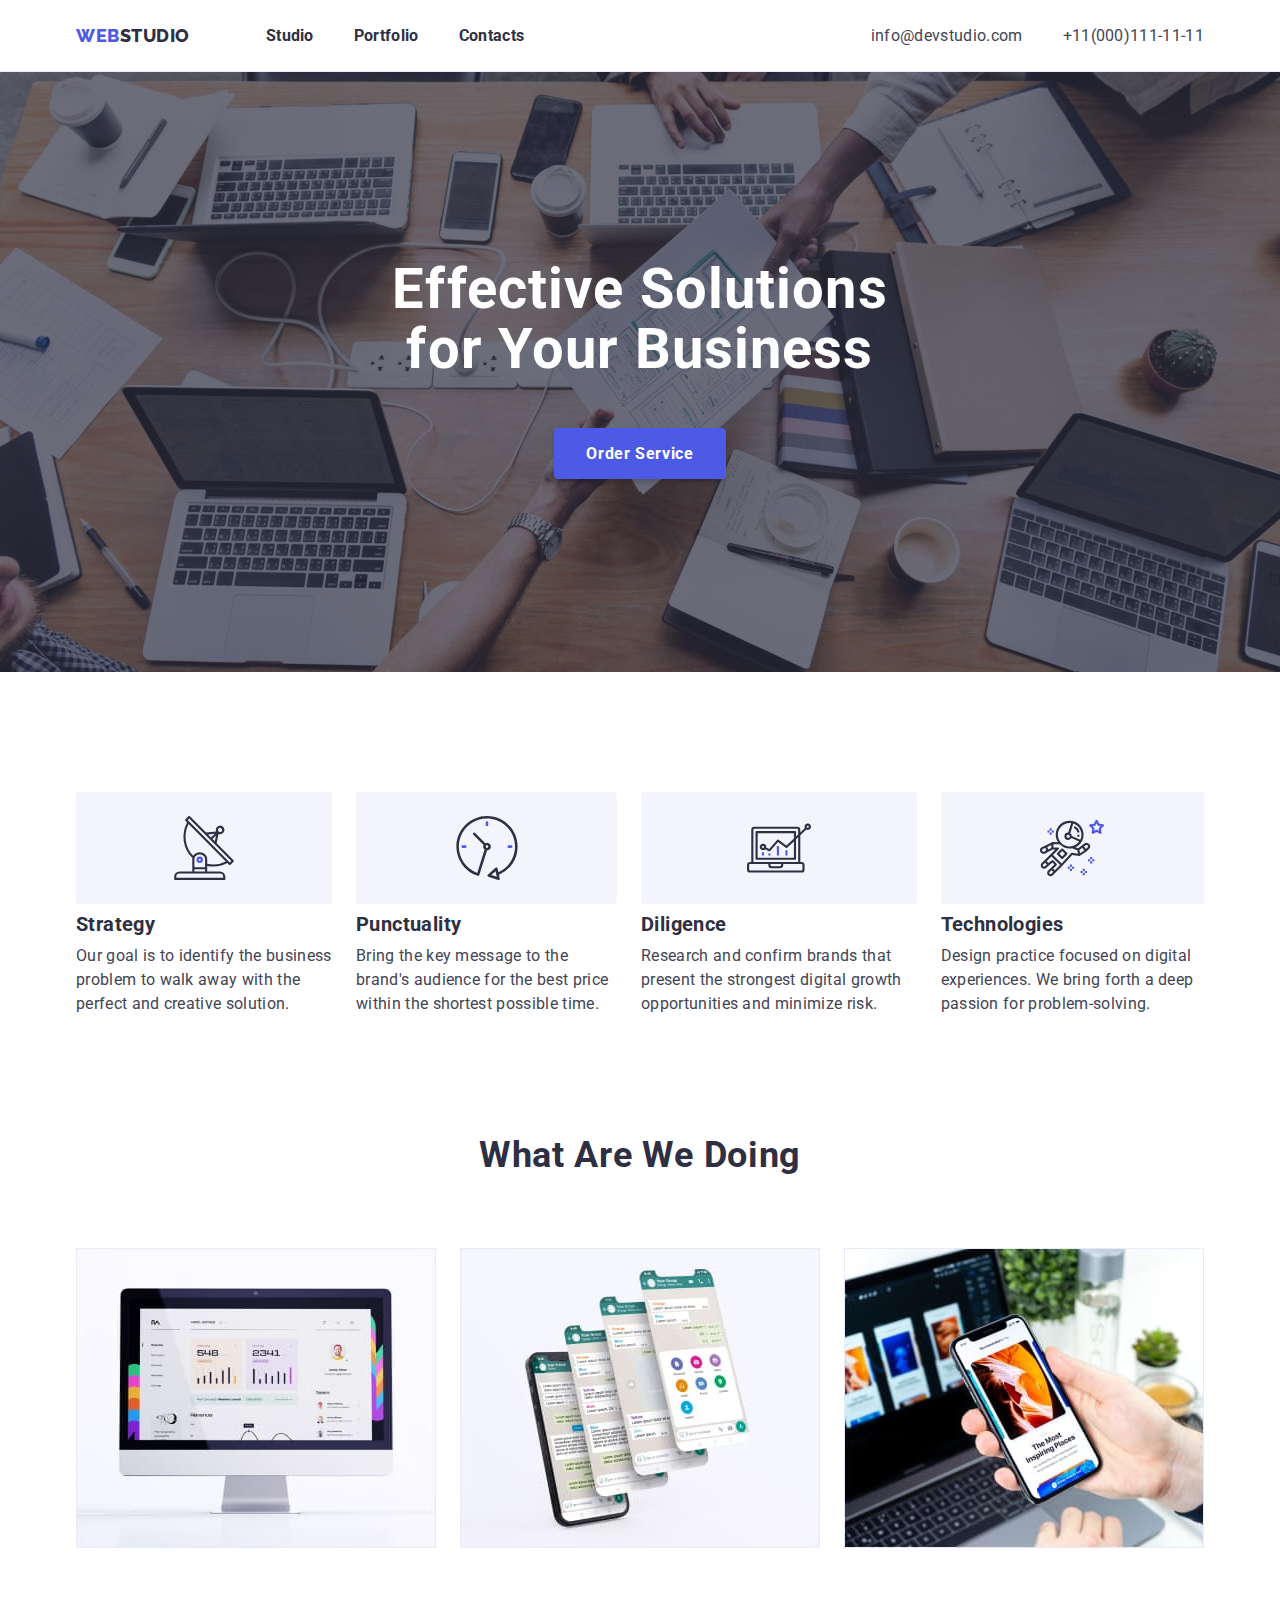
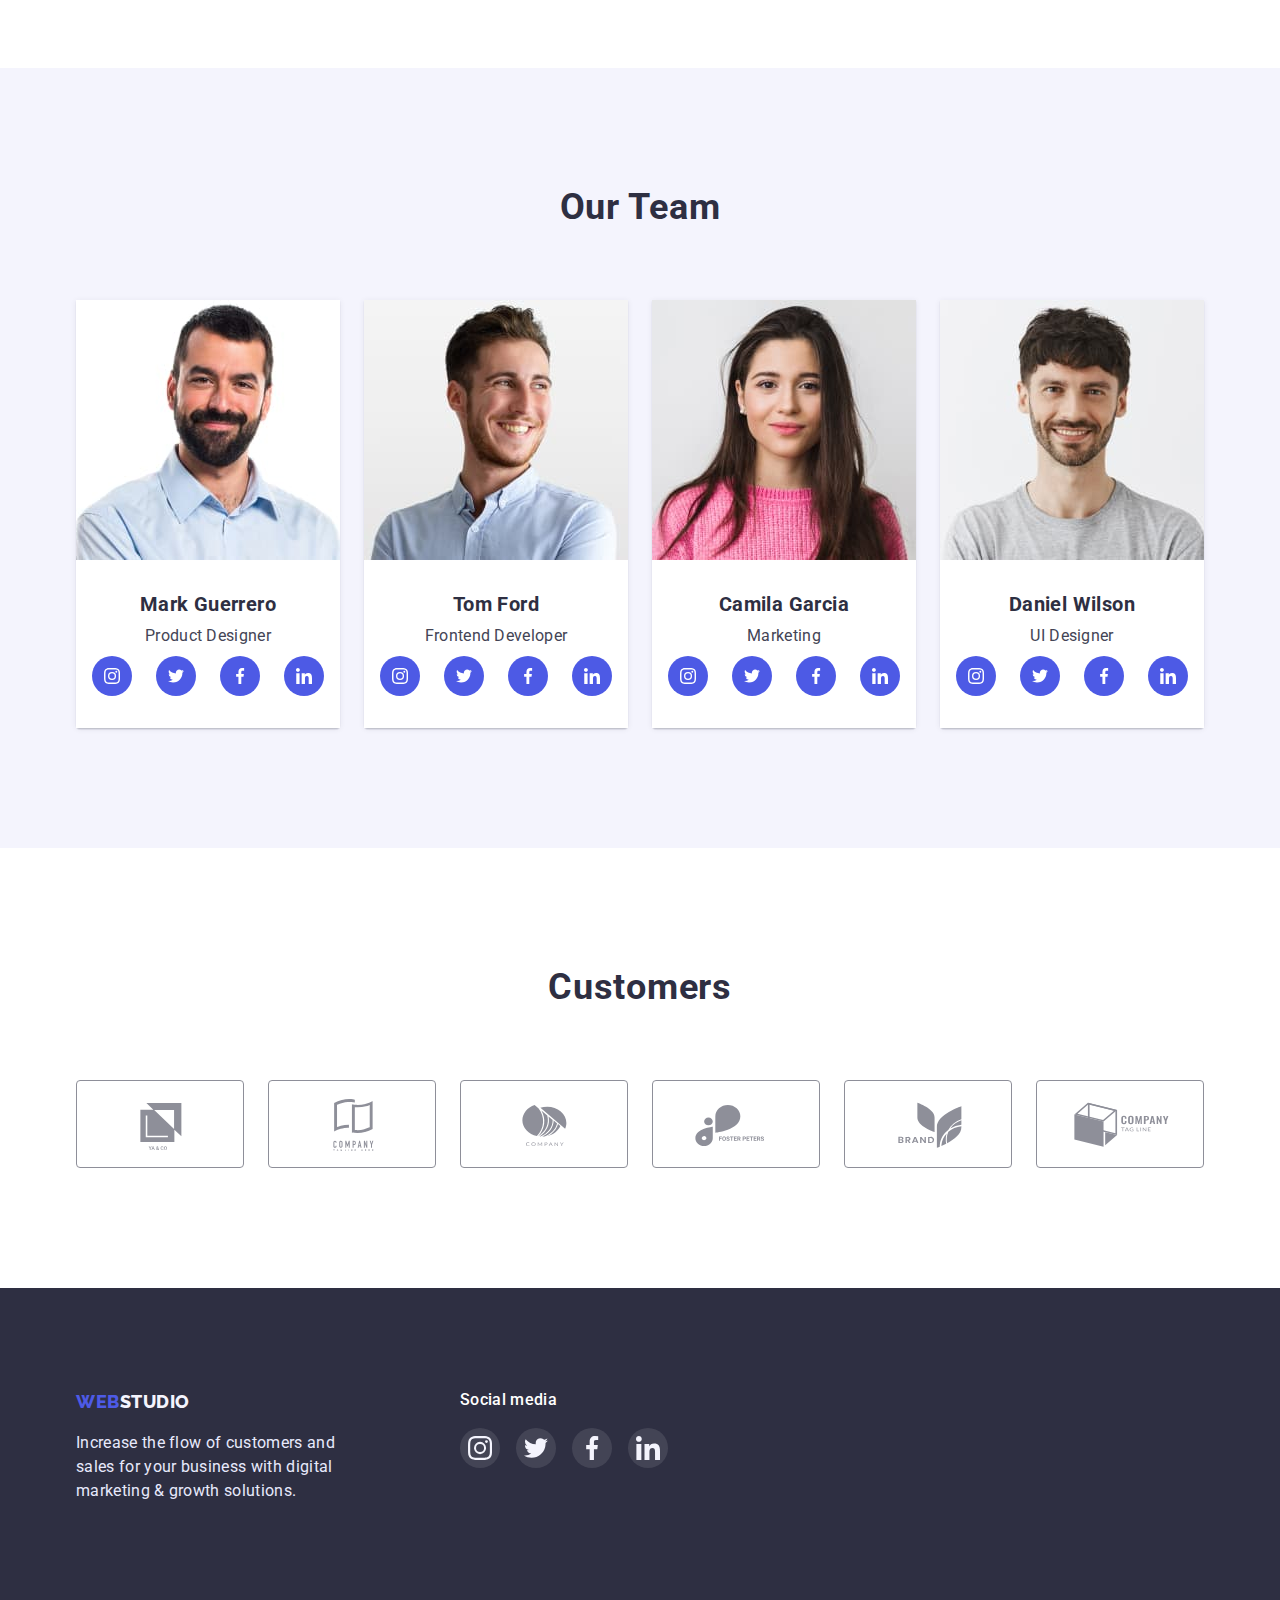
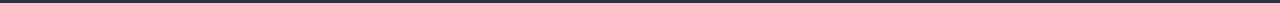
==== index.html @ 1b996298 "Initial commit" ====
<!DOCTYPE html>
<html lang="en">
  <head>
    <meta charset="UTF-8" />
    <meta http-equiv="X-UA-Compatible" content="IE=edge" />
    <meta name="viewport" content="width=device-width, initial-scale=1.0" />
    <title>pagetitle</title>
    <link rel="preconnect" href="https://fonts.googleapis.com" />
    <link rel="preconnect" href="https://fonts.gstatic.com" crossorigin />
    <link
      href="https://fonts.googleapis.com/css2?family=Raleway:wght@700;800&family=Roboto:wght@400;500;700;900&display=swap"
      rel="stylesheet"
    />
    <link
      rel="stylesheet"
      href="https://cdn.jsdelivr.net/npm/modern-normalize@1.1.0/modern-normalize.min.css"
    />
    <link rel="stylesheet" href="./css/styles.css" />
    <style>
      /* ... */
    </style>
  </head>
  <body>
    <!--Шапка сторінки-->
    <header class="page-header">
      <div class="container page-headr-container">
        <!--Навігація на інші сторінки-->
        <nav class="page-nav">
          <!--Логотип текстовий-->
          <a class="logo link logo-header" href="index.html"
            >WEB<span class="logo-textdark">STUDIO</span>
          </a>
          <ul class="list menu">
            <li class="menu-item">
              <a class="link menu-link" href="index.html">Studio</a>
            </li>
            <li class="menu-item">
              <a class="link menu-link" href="./portfolio.html">Portfolio</a>
            </li>
            <li class="menu-item">
              <a class="link menu-link" href="index.html">Contacts</a>
            </li>
          </ul>
        </nav>
        <!--Contacts-->
        <ul class="list contacts">
          <li class="contact-item">
            <a
              class="link section-description contact-link mail"
              href="mailto:info@devstudio.com"
              >info@devstudio.com</a
            >
          </li>
          <li class="contact-item">
            <a
              class="link section-description contact-link phone"
              href="tel:+11(000)111-11-11"
              >+11(000)111-11-11</a
            >
          </li>
        </ul>
      </div>
    </header>

    <!--Sections-->
    <main>
      <!--HERO-->
      <section class="hero">
        <div class="container hero-content-wrapper">
          <h1 class="main-title hero-content-title">
            Effective Solutions for Your Business
          </h1>
          <button class="modal-btn hero-content-modal-btn" type="button">
            Order Service
          </button>
        </div>
      </section>

      <!--About us-->
      <section class="about section">
        <div class="container">
          <h2 class="visually-hidden">About us</h2>
          <ul class="list aboutus">
            <li class="about-item icon-antenna">
              <h3 class="thirdly-title">Strategy</h3>
              <p class="section-description">
                Our goal is to identify the business problem to walk away with
                the perfect and creative solution.
              </p>
            </li>
            <li class="about-item icon-clock">
              <h3 class="thirdly-title">Punctuality</h3>
              <p class="section-description">
                Bring the key message to the brand's audience for the best price
                within the shortest possible time.
              </p>
            </li>
            <li class="about-item icon-diagram">
              <h3 class="thirdly-title">Diligence</h3>
              <p class="section-description">
                Research and confirm brands that present the strongest digital
                growth opportunities and minimize risk.
              </p>
            </li>
            <li class="about-item icon-astronaut">
              <h3 class="thirdly-title">Technologies</h3>
              <p class="section-description">
                Design practice focused on digital experiences. We bring forth a
                deep passion for problem-solving.
              </p>
            </li>
          </ul>
        </div>
      </section>

      <!--Offer-->
      <section class="offer section-offer" id="portfolio">
        <div class="container">
          <h2 class="second-title">What Are We Doing</h2>
          <ul class="list weoffer">
            <li class="offer-item">
              <img
                src="./images/offer/img1.jpg.jpg"
                alt="offer1"
                width="360"
                height="300"
              />
            </li>
            <li class="offer-item">
              <img
                src="./images/offer/img2.jpg.jpg"
                alt="offer2"
                width="360"
                height="300"
              />
            </li>
            <li class="offer-item">
              <img
                src="./images/offer/img3.jpg.jpg"
                alt="offer3"
                width="360"
                height="300"
              />
            </li>
          </ul>
        </div>
      </section>

      <!--Employees-->
      <section class="ourteam section">
        <div class="container">
          <h2 class="second-title">Our Team</h2>
          <ul class="list employees">
            <li class="employees-item">
              <img
                src="./images/employees/mark_guerrero.jpg.jpg"
                alt="mark_guerrero"
                width="264"
                height="260"
              />
              <div class="employees-item-content-wrapper text-align-center">
                <h3 class="thirdly-title">Mark Guerrero</h3>
                <p class="section-description">Product Designer</p>
                <ul class="employees-soc-list list">
                  <li class="employees-soc-item">
                    <a href="" class="employees-soc-link link">
                      <svg class="employees-soc-icon" width="16" height="16">
                        <use href="./images/icons.svg#icon-instagramsvg"></use>
                      </svg>
                    </a>
                  </li>
                  <li class="employees-soc-item">
                    <a href="" class="employees-soc-link link">
                      <svg class="employees-soc-icon" width="16" height="16">
                        <use href="./images/icons.svg#icon-twittersvg"></use>
                      </svg>
                    </a>
                  </li>
                  <li class="employees-soc-item">
                    <a href="" class="employees-soc-link link">
                      <svg class="employees-soc-icon" width="16" height="16">
                        <use href="./images/icons.svg#icon-facebooksvg"></use>
                      </svg>
                    </a>
                  </li>
                  <li class="employees-soc-item">
                    <a href="" class="employees-soc-link link">
                      <svg class="employees-soc-icon" width="16" height="16">
                        <use href="./images/icons.svg#icon-linkedinsvg"></use>
                      </svg>
                    </a>
                  </li>
                </ul>
              </div>
            </li>
            <li class="employees-item">
              <img
                src="./images/employees/tom_ford.jpg.jpg"
                alt="tom_ford"
                width="264"
                height="260"
              />
              <div class="employees-item-content-wrapper text-align-center">
                <h3 class="thirdly-title">Tom Ford</h3>
                <p class="section-description">Frontend Developer</p>
                <ul class="employees-soc-list list">
                  <li class="employees-soc-item">
                    <a href="" class="employees-soc-link link">
                      <svg class="employees-soc-icon" width="16" height="16">
                        <use href="./images/icons.svg#icon-instagramsvg"></use>
                      </svg>
                    </a>
                  </li>
                  <li class="employees-soc-item">
                    <a href="" class="employees-soc-link link">
                      <svg class="employees-soc-icon" width="16" height="16">
                        <use href="./images/icons.svg#icon-twittersvg"></use>
                      </svg>
                    </a>
                  </li>
                  <li class="employees-soc-item">
                    <a href="" class="employees-soc-link link">
                      <svg class="employees-soc-icon" width="16" height="16">
                        <use href="./images/icons.svg#icon-facebooksvg"></use>
                      </svg>
                    </a>
                  </li>
                  <li class="employees-soc-item">
                    <a href="" class="employees-soc-link link">
                      <svg class="employees-soc-icon" width="16" height="16">
                        <use href="./images/icons.svg#icon-linkedinsvg"></use>
                      </svg>
                    </a>
                  </li>
                </ul>
              </div>
            </li>
            <li class="employees-item">
              <img
                src="./images/employees/camila_garcia.jpg.jpg"
                alt="camila_garcia"
                width="264"
                height="260"
              />
              <div class="employees-item-content-wrapper text-align-center">
                <h3 class="thirdly-title">Camila Garcia</h3>
                <p class="section-description">Marketing</p>
                <ul class="employees-soc-list list">
                  <li class="employees-soc-item">
                    <a href="" class="employees-soc-link link">
                      <svg class="employees-soc-icon" width="16" height="16">
                        <use href="./images/icons.svg#icon-instagramsvg"></use>
                      </svg>
                    </a>
                  </li>
                  <li class="employees-soc-item">
                    <a href="" class="employees-soc-link link">
                      <svg class="employees-soc-icon" width="16" height="16">
                        <use href="./images/icons.svg#icon-twittersvg"></use>
                      </svg>
                    </a>
                  </li>
                  <li class="employees-soc-item">
                    <a href="" class="employees-soc-link link">
                      <svg class="employees-soc-icon" width="16" height="16">
                        <use href="./images/icons.svg#icon-facebooksvg"></use>
                      </svg>
                    </a>
                  </li>
                  <li class="employees-soc-item">
                    <a href="" class="employees-soc-link link">
                      <svg class="employees-soc-icon" width="16" height="16">
                        <use href="./images/icons.svg#icon-linkedinsvg"></use>
                      </svg>
                    </a>
                  </li>
                </ul>
              </div>
            </li>
            <li class="employees-item">
              <img
                src="./images/employees/daniel_wilson.jpg.jpg"
                alt="daniel_wilson"
                width="264"
                height="260"
              />
              <div class="employees-item-content-wrapper text-align-center">
                <h3 class="thirdly-title">Daniel Wilson</h3>
                <p class="section-description">UI Designer</p>
                <ul class="employees-soc-list list">
                  <li class="employees-soc-item">
                    <a href="" class="employees-soc-link link">
                      <svg class="employees-soc-icon" width="16" height="16">
                        <use href="./images/icons.svg#icon-instagramsvg"></use>
                      </svg>
                    </a>
                  </li>
                  <li class="employees-soc-item">
                    <a href="" class="employees-soc-link link">
                      <svg class="employees-soc-icon" width="16" height="16">
                        <use href="./images/icons.svg#icon-twittersvg"></use>
                      </svg>
                    </a>
                  </li>
                  <li class="employees-soc-item">
                    <a href="" class="employees-soc-link link">
                      <svg class="employees-soc-icon" width="16" height="16">
                        <use href="./images/icons.svg#icon-facebooksvg"></use>
                      </svg>
                    </a>
                  </li>
                  <li class="employees-soc-item">
                    <a href="" class="employees-soc-link link">
                      <svg class="employees-soc-icon" width="16" height="16">
                        <use href="./images/icons.svg#icon-linkedinsvg"></use>
                      </svg>
                    </a>
                  </li>
                </ul>
              </div>
            </li>
          </ul>
        </div>
      </section>

      <!--Customers-->
      <section class="customers section">
        <div class="container">
          <h2 class="second-title">Customers</h2>
          <ul class="list customers-list">
            <li class="customer-item">
              <a href="" class="link customer-link">
                <svg class="customer-icon" width="104" height="56">
                  <use href="./images/icons.svg#icon-logo-ya-co"></use>
                </svg>
              </a>
            </li>
            <li class="customer-item">
              <a href="" class="link customer-link">
                <svg class="customer-icon" width="104" height="56">
                  <use href="./images/icons.svg#icon-logo-tagline-here"></use>
                </svg>
              </a>
            </li>
            <li class="customer-item">
              <a href="" class="link customer-link">
                <svg class="customer-icon" width="104" height="56">
                  <use href="./images/icons.svg#icon-logo-company"></use>
                </svg>
              </a>
            </li>
            <li class="customer-item">
              <a href="" class="link customer-link">
                <svg class="customer-icon" width="104" height="56">
                  <use href="./images/icons.svg#icon-logo-foster-peters"></use>
                </svg>
              </a>
            </li>
            <li class="customer-item">
              <a href="" class="link customer-link">
                <svg class="customer-icon" width="104" height="56">
                  <use href="./images/icons.svg#icon-logo-brand"></use>
                </svg>
              </a>
            </li>
            <li class="customer-item">
              <a href="" class="link customer-link">
                <svg class="customer-icon" width="104" height="56">
                  <use href="./images/icons.svg#icon-logo-tag-line"></use>
                </svg>
              </a>
            </li>
          </ul>
        </div>
      </section>
    </main>

    <!--Footer-->
    <footer class="footer">
      <div class="container footer-content-wrapper">
        <div class="footer-content">
          <a class="logo link" href="index.html"
            >WEB<span class="logo-textlight">STUDIO</span></a
          >
          <p class="footer-description">
            Increase the flow of customers and sales for your business with
            digital marketing & growth solutions.
          </p>
        </div>

        <div class="list footer-soc-content">
          <p class="footer-soc-text">Social media</p>
          <ul class="footer-soc-list list">
            <li class="footer-soc-item">
              <a href="" class="footer-soc-link link">
                <svg class="footer-soc-icon" width="24" height="24">
                  <use href="./images/icons.svg#icon-instagramsvg"></use>
                </svg>
              </a>
            </li>
            <li class="footer-soc-item">
              <a href="" class="footer-soc-link link">
                <svg class="footer-soc-icon" width="24" height="24">
                  <use href="./images/icons.svg#icon-twittersvg"></use>
                </svg>
              </a>
            </li>
            <li class="footer-soc-item">
              <a href="" class="footer-soc-link link">
                <svg class="footer-soc-icon" width="24" height="24">
                  <use href="./images/icons.svg#icon-facebooksvg"></use>
                </svg>
              </a>
            </li>
            <li class="footer-soc-item">
              <a href="" class="footer-soc-link link">
                <svg class="footer-soc-icon" width="24" height="24">
                  <use href="./images/icons.svg#icon-linkedinsvg"></use>
                </svg>
              </a>
            </li>
          </ul>
        </div>
      </div>
    </footer>
  </body>
</html>
---- css/styles.css ----
:root {
  --primary-font: 'Roboto', sans-serif;
  --secondary-font: 'Raleway', sans-serif;
  --primary-brand: #4d5ae5;
  --dark: #2e2f42;
  --success: #31d0aa;
  --text: #434455;
  --subtle-text: #8e8f99;
  --accent: #e7e9fc;
  --light: #f4f4fd;
  --navigation-active: #404bbf;
  --white-text-color: #ffffff;
}

h1,
h2,
h3,
h4,
p {
  margin-top: 0;
  margin-bottom: 0;
}

img {
  display: block;
  max-width: 100%;
  height: auto;
}

button {
  display: block;
  cursor: pointer;
  border: none;
  border-radius: 4px;
}

ul,
ol {
  margin-top: 0;
  margin-bottom: 0;
  padding-left: 0;
}

.list {
  list-style: none;
}

.link {
  text-decoration: none;
}

.section {
  padding-top: 120px;
  padding-bottom: 120px;
}

/* або може бути назва .wrapper */
.container {
  width: 1158px;
  margin-left: auto;
  margin-right: auto;
  padding-left: 15px;
  padding-right: 15px;
}

body {
  font-family: var(--primary-font);
  color: var(--text);
  background-color: var(--white-text-color);
  font-size: 16px;
}

.logo {
  font-family: var(--secondary-font);
  font-weight: 800;
  color: var(--primary-brand);
  font-size: 18px;
  line-height: 1.5;
  letter-spacing: 0.03em;
  text-transform: uppercase;
}

.logo-textdark {
  color: var(--dark);
}

.logo-textlight {
  color: var(--light);
}

.section-description {
  font-weight: 400;
  line-height: 1.5;
  /* text-align: center; */
  letter-spacing: 0.02em;
  color: var(--text);
}

.thirdly-title {
  font-weight: 700;
  font-size: 20px;
  line-height: 1.2;
  /* text-align: center; */
  letter-spacing: 0.02em;
  color: var(--dark);
  margin-bottom: 8px;
}

.second-title {
  font-weight: 700;
  font-size: 36px;
  line-height: 1.11;
  text-align: center;
  letter-spacing: 0.02em;
  text-transform: capitalize;
  color: var(--dark);
  margin-bottom: 72px;
}

.visually-hidden {
  position: absolute;
  width: 1px;
  height: 1px;
  margin: -1px;
  border: 0;
  padding: 0;
  white-space: nowrap;
  clip-path: inset(100%);
  clip: rect(0 0 0 0);
  overflow: hidden;
}

/* ====================== /COMPONENTS ===================== */

/* ======================== HEADER ======================== */

.page-header {
  background-color: #ffffff;
  padding-top: 22px;
  padding-bottom: 22px;
  border-bottom: 1px solid #e7e9fc;
}

.page-headr-container {
  display: flex;
  align-items: center;
}

.page-nav {
  display: flex;
  align-items: center;
}

.menu {
  display: flex;
  align-items: center;
}

.contacts {
  display: flex;
  align-items: center;
  margin-left: auto;
}

.logo-header {
  margin-right: 76px;
}

.menu-item:not(:last-child) {
  margin-right: 40px;
}

.mail {
  margin-right: 40px;
}

.menu-link {
  font-weight: 700;
  line-height: 1.5;
  letter-spacing: 0.02em;
  color: var(--dark);
}

.menu-link:hover,
.menu-link:focus {
  color: #404bbf;
}

.contact-link:hover,
.contact-link:focus {
  color: #404bbf;
}

/* ======================== /HEADER ========================  */

/* ======================== HERO ========================  */

.hero {
  padding-top: 188px;
  padding-bottom: 188px;
  background-color: #2e2f42;
  background-image: linear-gradient(
      rgba(46, 47, 66, 0.7),
      rgba(46, 47, 66, 0.7)
    ),
    url(../images/hero/people-office.jpg);
  background-repeat: no-repeat;
  background-position: center;
  background-size: cover;
  max-width: 1440px;
  height: 600px;
  margin: 0 auto;
}

/* .hero-content-wrapper {
  display: flex;
  flex-direction: column;
  align-items: center;
} */

.hero-content-title {
  width: 496px;
  margin: 0 auto;
  padding-bottom: 48px;
}

.main-title {
  font-weight: 700;
  font-size: 56px;
  line-height: 1.07;
  text-align: center;
  letter-spacing: 0.02em;
  color: var(--white-text-color);
}

.modal-btn {
  padding-top: 16px;
  padding-bottom: 16px;
  padding-left: 32px;
  padding-right: 32px;
  font-family: inherit;
  font-weight: 700;
  line-height: 1.19;
  display: flex;
  font-size: 16px;
  letter-spacing: 0.04em;
  color: var(--white-text-color);
  background: var(--primary-brand);
  box-shadow: 0px 4px 4px rgba(0, 0, 0, 0.15);
  border-radius: 4px;
  cursor: pointer;
  align-items: center;
  border: none;
  margin: 0 auto;
}

.modal-btn:hover,
.modal-btn:focus {
  background-color: #404bbf;
  box-shadow: 0px 1px 6px rgba(46, 47, 66, 0.08),
    0px 1px 1px rgba(46, 47, 66, 0.16), 0px 2px 1px rgba(46, 47, 66, 0.08);
}

/* ======================== /HERO ======================== */

/* ======================== ABOUT ======================== */

.about {
  background-color: #ffffff;
}

.aboutus {
  display: flex;
}

.about-item {
  flex-basis: calc((100%-72px) / 4);
  flex-wrap: wrap;
}

.about-item:not(:nth-child(4n)) {
  margin-right: 24px;
}

.about-item::before {
  display: block;
  content: '';
  height: 112px;
  background-repeat: no-repeat;
  background-position: center;
  background-color: #f4f4fd;
  border-radius: 4px;
  margin-bottom: 8px;
  padding: 24px 100px;
}

.icon-antenna::before {
  background-image: url('../images/about/antenna.svg');
}

.about-item.icon-clock::before {
  background-image: url('../images/about/clock.svg');
}

.about-item.icon-diagram::before {
  background-image: url(../images/about/diagram.svg);
}

.about-item.icon-astronaut::before {
  background-image: url(../images/about/astronaut.svg);
}

/* ======================== /ABOUT ========================  */

/* ======================== OFFER ========================  */

.offer {
  background-color: #ffffff;
}
.section-offer {
  padding-bottom: 120px;
}

.weoffer {
  display: flex;
  flex-wrap: wrap;
  gap: 24px;
}
/* ======================== /OFFER ======================== */

/* ======================== EMPLOYEES ======================== */

.ourteam {
  background-color: #f4f4fd;
}

.employees {
  display: flex;
  flex-wrap: wrap;
  gap: 24px;
  /* третій спосіб через gap */
  /* justify-content: space-between; */
  /* перший спосіб не підходить бо можуть добавлятися співробітники і між фото буде простір, так як приєимається по боках */
}

/* .employees-item {
  flex-basis: calc((100%-72px) / 4);
} */
/* можна по формулі задати ширину між фото співробітників і тоді не треба задавати ширину самого фото */

/* другий спосіб, все працює */
/* .employees-item:not(:nth-child(4n)) {
  margin-right: 24px;
}

.employees-item:not(:nth-last-child(-n + 3)) {
  margin-bottom: 48px;
} */

.employees-item-content-wrapper {
  padding-top: 32px;
  padding-left: 16px;
  padding-right: 16px;
  padding-bottom: 32px;
  background-color: #ffffff;
}

.text-align-center {
  text-align: center;
}

.employees-soc-list {
  display: flex;
  justify-content: center;
  margin-top: 8px;
  gap: 24px;
}

.employees-soc-item {
  width: 40px;
  height: 40px;
}
.employees-soc-link {
  width: 100%;
  height: 100%;
  background-color: #4d5ae5;
  border-radius: 50%;
  display: flex;
  align-items: center;
  justify-content: center;
}

.employees-soc-icon {
  fill: #ffffff;
}

.employees-soc-link:hover,
.employees-soc-link:focus {
  background-color: #404bbf;
}

.employees-soc-link .employees-soc-icon:hover,
.employees-soc-link .employees-soc-icon:focus {
  fill: #f4f4fd;
}

.employees-item {
  box-shadow: 0px 1px 6px rgba(46, 47, 66, 0.08),
    0px 1px 1px rgba(46, 47, 66, 0.16), 0px 2px 1px rgba(46, 47, 66, 0.08);
  border-radius: 0px 0px 4px 4px;
}

/* ======================== /EMPLOYEES ======================== */
/* ======================== CUSTOMERS ========================== */

.customers {
  background-color: #ffffff;
}

.customers-list {
  display: flex;
  flex-wrap: wrap;
  gap: 24px;
}
.customer-item {
  width: 168px;
  height: 88px;
}

.customer-link {
  width: 100%;
  height: 100%;
  border: 1px solid currentColor;
  border-radius: 4px;
  display: flex;
  align-items: center;
  justify-content: center;
  color: #8e8f99;
}
.customer-icon {
  fill: currentColor;
}

.customer-link:hover,
.customer-link:focus {
  color: #404bbf;
}

.customer-link .customer-icon:hover,
.customer-link .customer-icon:focus {
  fill: #404bbf;
}

/* ======================== /CUSTOMERS ========================= */
/* ======================== FOOTER ======================== */

.footer {
  background-color: #2e2f42;
  padding-top: 100px;
  padding-bottom: 100px;
}

.footer-content-wrapper {
  display: flex;
  gap: 120px;
}

.footer-content {
  width: 264px;
}

.footer-description {
  font-weight: 400;
  line-height: 1.5;
  letter-spacing: 0.02em;
  color: var(--accent);
  margin-top: 16px;
}

.footer-soc-text {
  font-weight: 500;
  font-size: 16px;
  line-height: 1.5;
  letter-spacing: 0.02em;
  color: #ffffff;
  margin-bottom: 16px;
}

.footer-soc-list {
  display: flex;
  flex-wrap: wrap;
  justify-content: center;
  gap: 16px;
}

.footer-soc-item {
  width: 40px;
  height: 40px;
}
.footer-soc-link {
  width: 100%;
  height: 100%;
  background-color: rgba(255, 255, 255, 0.1);
  border-radius: 50%;
  display: flex;
  align-items: center;
  justify-content: center;
}

.footer-soc-link:hover,
.footer-soc-link:focus {
  background-color: #31d0aa;
}

.footer-soc-icon {
  fill: #f4f4fd;
}

.footer-soc-link .footer-soc-icon:hover,
.footer-soc-link .footer-soc-icon:focus {
  fill: #f4f4fd;
}

/* ======================== /FOOTER ========================  */

/* ======================= PORTFOLIO ========================= */

.portfolio-btn {
  /* Чи треба вказувати ще раз font-family якщо ми маємо його в body? */
  font-family: var(--white-text-color);
  font-weight: 700;
  line-height: 1.5;
  display: flex;
  align-items: center;
  text-align: center;
  font-size: 16px;
  letter-spacing: 0.04em;
  color: var(--primary-brand);
  background: var(--light);
  border: 1px solid var(--accent);
  border-radius: 4px;
  cursor: pointer;
  padding: 12px 24px;
}

.portfolio-btn:hover,
.portfolio-btn:focus {
  color: var(--white-text-color);
  background: var(--primary-brand);
  box-shadow: 0px 3px 1px rgba(0, 0, 0, 0.1), 0px 2px 1px rgba(0, 0, 0, 0.08),
    0px 2px 2px rgba(0, 0, 0, 0.12);
}

.portfolio {
  display: flex;
  flex-wrap: wrap;
  gap: 44px 20px;
}

.portfolio-menu-item {
  padding-top: 32px;
  padding-bottom: 32px;
  padding-left: 16px;
  background-color: #ffffff;
  border: 1px solid #e7e9fc;
  border-top-style: none;
}

.portfolio-menu-item:hover,
.portfolio-menu-item:focus {
  border: 0.5px solid #f4f4fd;
}

.menu-portfolio {
  display: flex;
  justify-content: center;
  padding-top: 96px;
  margin-bottom: 72px;
}

.menu-portfolio-item {
  padding-right: 24px;
}

.menu-portfolio-item:last-child {
  padding-right: 0px;
}

.portfolio-item:nth-last-child(-n + 3) {
  margin-bottom: 0;
}

.section-portfolio {
  padding-bottom: 120px;
}

.portfolio-item {
  box-shadow: 0px 1px 6px rgba(46, 47, 66, 0.08);
}

.portfolio-item:hover {
  box-shadow: 0px 1px 6px rgba(46, 47, 66, 0.08),
    0px 1px 1px rgba(46, 47, 66, 0.16), 0px 2px 1px rgba(46, 47, 66, 0.08);
}

/* Тінь не міняєься чомусь при посилані на ховері і фокусі. Залишив поки на лішці де працює сам ховер */
/* .portfolio-link:hover,
.portfolio-link:focus {
  box-shadow: 0px 1px 6px rgba(46, 47, 66, 0.08),
    0px 1px 1px rgba(46, 47, 66, 0.16), 0px 2px 1px rgba(46, 47, 66, 0.08);
} */

/*======================= /PORTFOLIO =========================   */
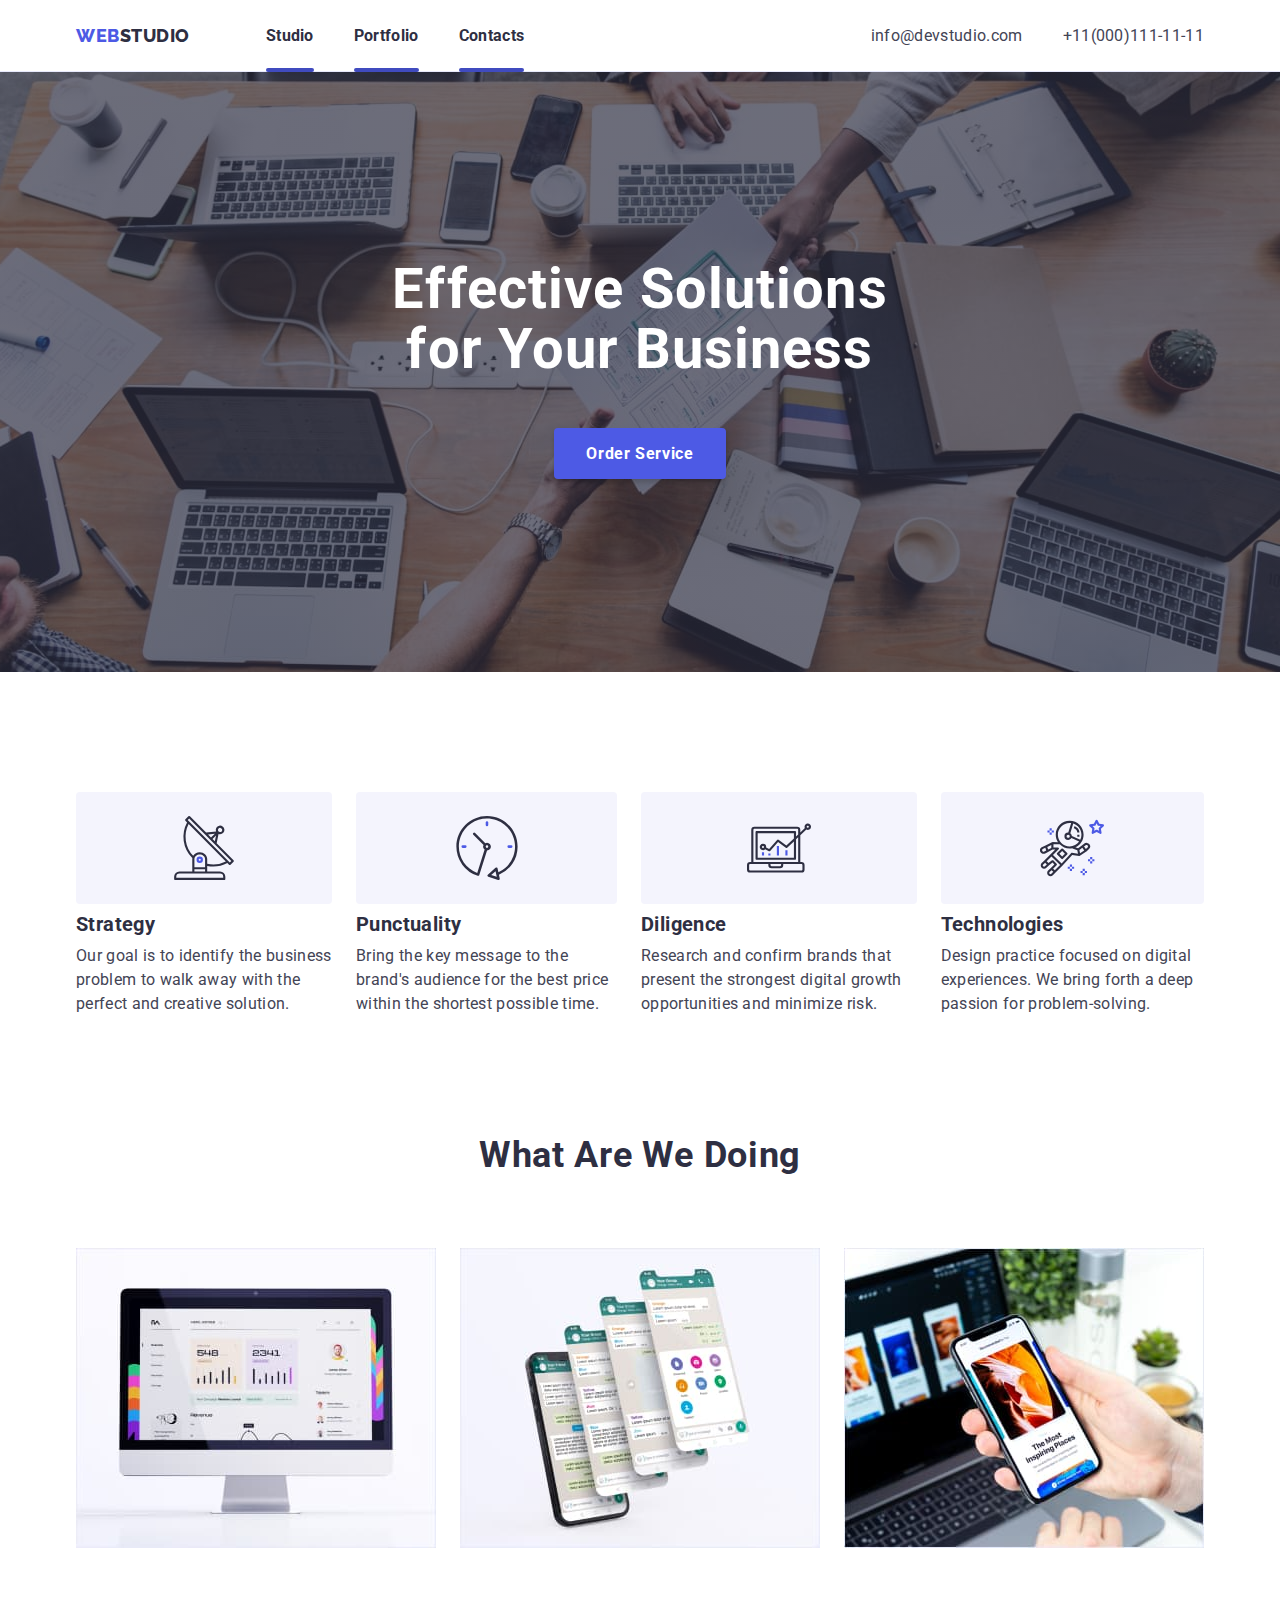
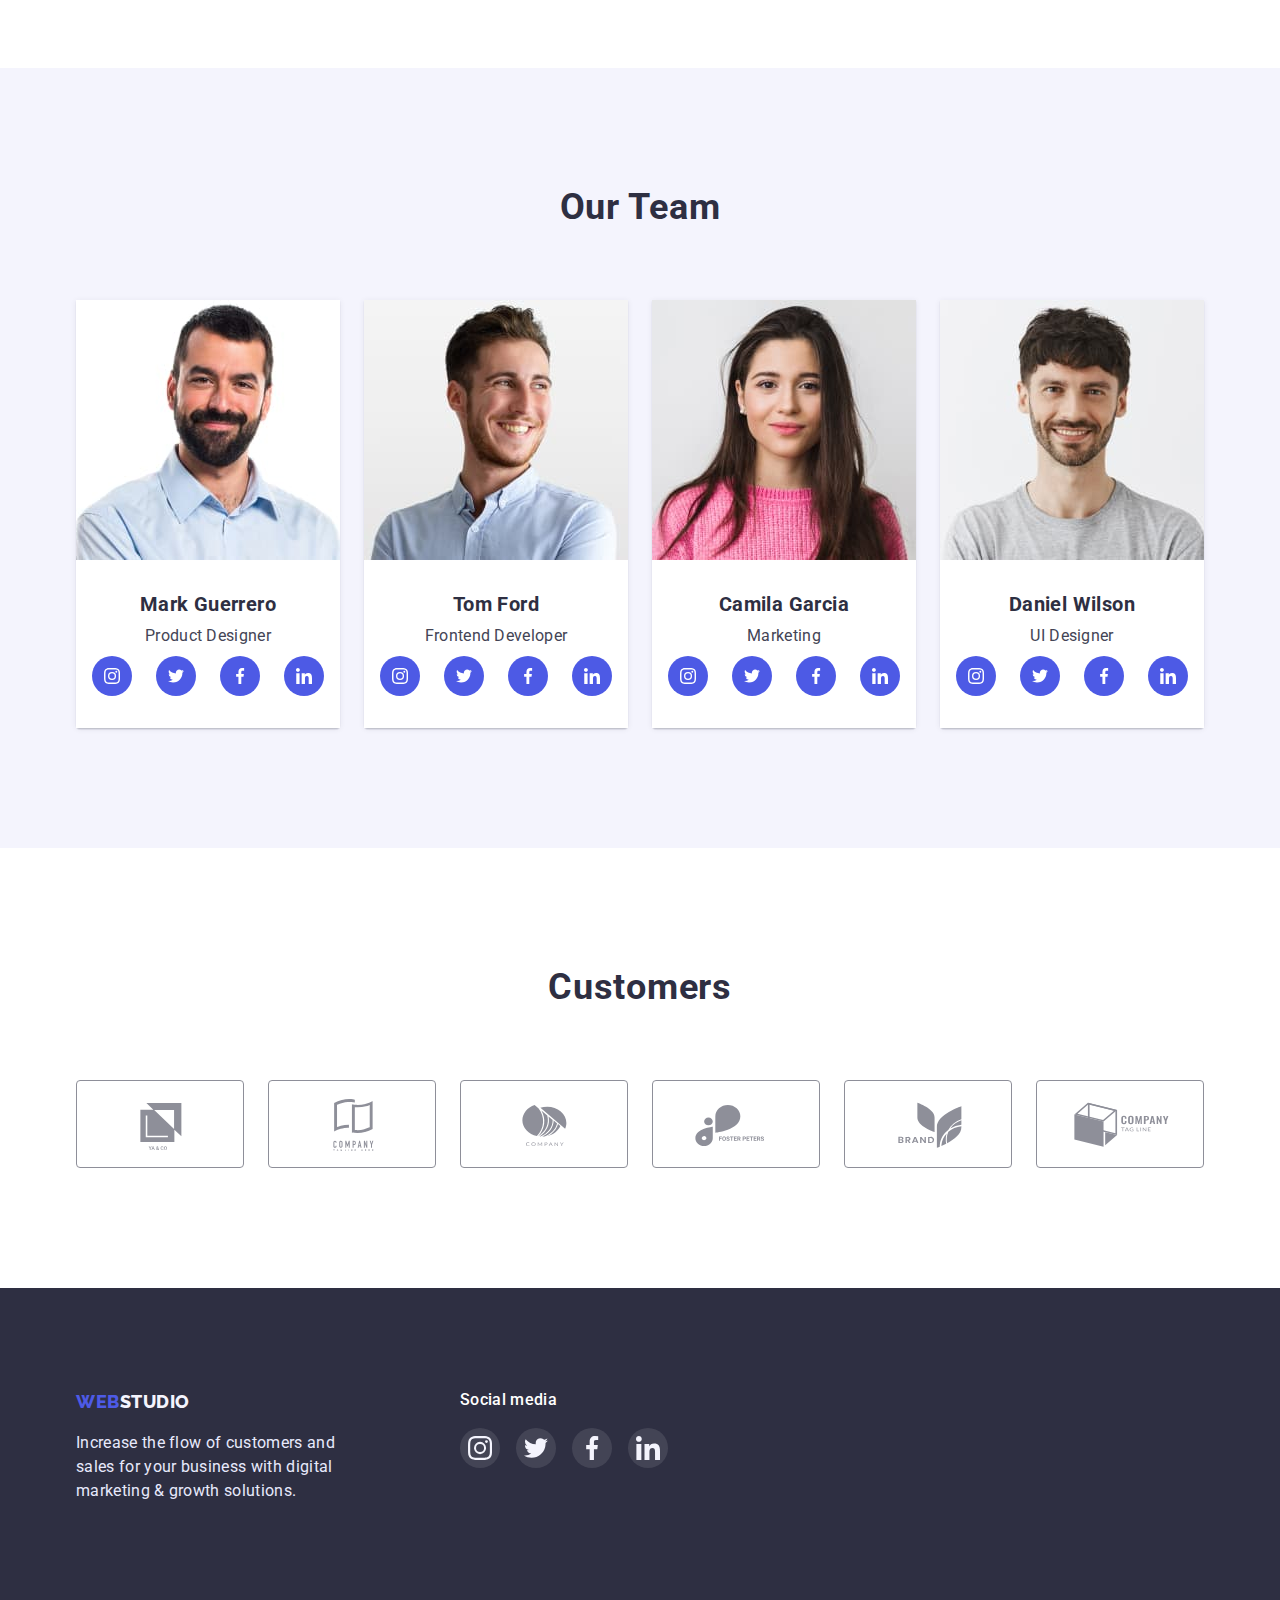
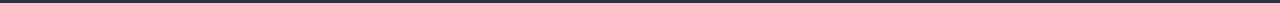
==== commit 0ac73b29: "added after" ====
--- a/index.html
+++ b/index.html
@@ -32,7 +32,7 @@
           </a>
           <ul class="list menu">
             <li class="menu-item">
-              <a class="link menu-link" href="index.html">Studio</a>
+              <a class="link menu-link current" href="index.html">Studio</a>
             </li>
             <li class="menu-item">
               <a class="link menu-link" href="./portfolio.html">Portfolio</a>
@@ -70,7 +70,11 @@
           <h1 class="main-title hero-content-title">
             Effective Solutions for Your Business
           </h1>
-          <button class="modal-btn hero-content-modal-btn" type="button">
+          <button
+            class="modal-btn hero-content-modal-btn"
+            type="button"
+            data-modal-open
+          >
             Order Service
           </button>
         </div>
@@ -423,5 +427,16 @@
         </div>
       </div>
     </footer>
+    <!-- Modal WINDOW -->
+    <div class="backdrop is-hidden" data-modal>
+      <div class="modal">
+        <button type="button" class="modal-close-btn" data-modal-close>
+          <svg class="modal-close-btn-icon" width="8" height="8">
+            <use href="./images/icons.svg#icon-close-modalsvg"></use>
+          </svg>
+        </button>
+      </div>
+    </div>
+    <script src="./js/modal.js"></script>
   </body>
 </html>
--- a/css/styles.css
+++ b/css/styles.css
@@ -10,6 +10,8 @@
   --light: #f4f4fd;
   --navigation-active: #404bbf;
   --white-text-color: #ffffff;
+  --tra-tim-fun: cubic-bezier(0.4, 0, 0.2, 1);
+  --tra-dur: 250ms;
 }
 
 h1,
@@ -179,16 +181,41 @@
   line-height: 1.5;
   letter-spacing: 0.02em;
   color: var(--dark);
+  transition-property: color;
+  transition-duration: var(--tra-dur);
+  transition-timing-function: var(--tra-tim-fun);
 }
 
 .menu-link:hover,
 .menu-link:focus {
-  color: #404bbf;
+  color: var(--navigation-active);
+}
+
+.menu-item {
+  position: relative;
+}
+
+.menu-link::after {
+  display: block;
+  content: '';
+  background-color: #404bbf;
+  width: 100%;
+  height: 4px;
+  border-radius: 2px;
+  position: absolute;
+  left: 0;
+  bottom: -24px;
+}
+
+.contact-link {
+  transition-property: color;
+  transition-duration: var(--tra-dur);
+  transition-timing-function: var(--tra-tim-fun);
 }
 
 .contact-link:hover,
 .contact-link:focus {
-  color: #404bbf;
+  color: var(--navigation-active);
 }
 
 /* ======================== /HEADER ========================  */
@@ -252,11 +279,14 @@
   align-items: center;
   border: none;
   margin: 0 auto;
+  transition-property: background-color, box-shadow;
+  transition-duration: var(--tra-dur);
+  transition-timing-function: var(--tra-tim-fun);
 }
 
 .modal-btn:hover,
 .modal-btn:focus {
-  background-color: #404bbf;
+  background-color: var(--navigation-active);
   box-shadow: 0px 1px 6px rgba(46, 47, 66, 0.08),
     0px 1px 1px rgba(46, 47, 66, 0.16), 0px 2px 1px rgba(46, 47, 66, 0.08);
 }
@@ -383,25 +413,31 @@
 .employees-soc-link {
   width: 100%;
   height: 100%;
-  background-color: #4d5ae5;
+  background-color: var(--primary-brand);
   border-radius: 50%;
   display: flex;
   align-items: center;
   justify-content: center;
+  transition-property: background-color;
+  transition-duration: var(--tra-dur);
+  transition-timing-function: var(--tra-tim-fun);
 }
 
 .employees-soc-icon {
-  fill: #ffffff;
+  fill: var(--white-text-color);
+  transition-property: fill;
+  transition-duration: var(--tra-dur);
+  transition-timing-function: var(--tra-tim-fun);
 }
 
 .employees-soc-link:hover,
 .employees-soc-link:focus {
-  background-color: #404bbf;
+  background-color: var(--navigation-active);
 }
 
 .employees-soc-link .employees-soc-icon:hover,
 .employees-soc-link .employees-soc-icon:focus {
-  fill: #f4f4fd;
+  fill: var(--light);
 }
 
 .employees-item {
@@ -435,20 +471,26 @@
   display: flex;
   align-items: center;
   justify-content: center;
-  color: #8e8f99;
+  color: var(--subtle-text);
+  transition-property: color;
+  transition-duration: var(--tra-dur);
+  transition-timing-function: var(--tra-tim-fun);
 }
 .customer-icon {
   fill: currentColor;
+  transition-property: fill;
+  transition-duration: var(--tra-dur);
+  transition-timing-function: var(--tra-tim-fun);
 }
 
 .customer-link:hover,
 .customer-link:focus {
-  color: #404bbf;
+  color: var(--navigation-active);
 }
 
 .customer-link .customer-icon:hover,
 .customer-link .customer-icon:focus {
-  fill: #404bbf;
+  fill: var(--navigation-active);
 }
 
 /* ======================== /CUSTOMERS ========================= */
@@ -505,6 +547,9 @@
   display: flex;
   align-items: center;
   justify-content: center;
+  transition-property: background-color;
+  transition-duration: var(--tra-dur);
+  transition-timing-function: var(--tra-tim-fun);
 }
 
 .footer-soc-link:hover,
@@ -514,6 +559,9 @@
 
 .footer-soc-icon {
   fill: #f4f4fd;
+  transition-property: fill;
+  transition-duration: var(--tra-dur);
+  transition-timing-function: var(--tra-tim-fun);
 }
 
 .footer-soc-link .footer-soc-icon:hover,
@@ -523,10 +571,77 @@
 
 /* ======================== /FOOTER ========================  */
 
+/* ======================== MODAL WINDOW ========================  */
+
+.backdrop {
+  position: fixed;
+  z-index: 100;
+  top: 0;
+  left: 0;
+  width: 100%;
+  height: 100%;
+  background-color: rgba(46, 47, 66, 0.4);
+  transition-property: opacity, visibility;
+  transition-duration: var(--tra-dur);
+  transition-timing-function: var(--tra-tim-fun);
+}
+
+.backdrop.is-hidden {
+  opacity: 0;
+  visibility: hidden;
+  pointer-events: none;
+}
+
+.modal {
+  position: absolute;
+  left: 516px;
+  top: 88px;
+  width: 408px;
+  height: 576px;
+  background-color: #fcfcfc;
+  box-shadow: 0px 1px 1px rgba(0, 0, 0, 0.14), 0px 1px 3px rgba(0, 0, 0, 0.12),
+    0px 2px 1px rgba(0, 0, 0, 0.2);
+  border-radius: 4px;
+}
+
+.modal-close-btn {
+  position: absolute;
+  top: 24px;
+  right: 24px;
+  display: flex;
+  justify-content: center;
+  align-items: center;
+  width: 24px;
+  height: 24px;
+  border-radius: 50%;
+  background: #e7e9fc;
+  border: 1px solid rgba(0, 0, 0, 0.1);
+  padding: 0;
+  transition-property: background-color;
+  transition-duration: var(--tra-dur);
+  transition-timing-function: var(--tra-tim-fun);
+}
+
+.modal-close-btn:hover,
+.modal-close-btn:focus {
+  background-color: #404bbf;
+}
+.modal-close-btn-icon {
+  transition-property: fill;
+  transition-duration: var(--tra-dur);
+  transition-timing-function: var(--tra-tim-fun);
+}
+
+.modal-close-btn:hover .modal-close-btn-icon,
+.modal-close-btn:focus .modal-close-btn-icon {
+  fill: var(--white-text-color);
+}
+
+/* ======================== /MODAL WINDOW ======================== */
+
 /* ======================= PORTFOLIO ========================= */
 
 .portfolio-btn {
-  /* Чи треба вказувати ще раз font-family якщо ми маємо його в body? */
   font-family: var(--white-text-color);
   font-weight: 700;
   line-height: 1.5;
@@ -541,12 +656,15 @@
   border-radius: 4px;
   cursor: pointer;
   padding: 12px 24px;
+  transition-property: color, background-color, box-shadow;
+  transition-duration: var(--tra-dur);
+  transition-timing-function: var(--tra-tim-fun);
 }
 
 .portfolio-btn:hover,
 .portfolio-btn:focus {
   color: var(--white-text-color);
-  background: var(--primary-brand);
+  background-color: var(--primary-brand);
   box-shadow: 0px 3px 1px rgba(0, 0, 0, 0.1), 0px 2px 1px rgba(0, 0, 0, 0.08),
     0px 2px 2px rgba(0, 0, 0, 0.12);
 }
@@ -566,11 +684,6 @@
   border-top-style: none;
 }
 
-.portfolio-menu-item:hover,
-.portfolio-menu-item:focus {
-  border: 0.5px solid #f4f4fd;
-}
-
 .menu-portfolio {
   display: flex;
   justify-content: center;
@@ -596,18 +709,54 @@
 
 .portfolio-item {
   box-shadow: 0px 1px 6px rgba(46, 47, 66, 0.08);
-}
-
-.portfolio-item:hover {
-  box-shadow: 0px 1px 6px rgba(46, 47, 66, 0.08),
-    0px 1px 1px rgba(46, 47, 66, 0.16), 0px 2px 1px rgba(46, 47, 66, 0.08);
-}
-
-/* Тінь не міняєься чомусь при посилані на ховері і фокусі. Залишив поки на лішці де працює сам ховер */
-/* .portfolio-link:hover,
+  max-width: 360px;
+}
+
+.portfolio-link {
+  text-decoration: none;
+  display: block;
+}
+
+.portfolio-link:hover,
 .portfolio-link:focus {
   box-shadow: 0px 1px 6px rgba(46, 47, 66, 0.08),
     0px 1px 1px rgba(46, 47, 66, 0.16), 0px 2px 1px rgba(46, 47, 66, 0.08);
-} */
+}
+
+/* Overlay Portfolio */
+
+.portfolio-list-img-wrapper {
+  position: relative;
+  overflow: hidden;
+}
+
+.overlay {
+  position: absolute;
+  font-weight: 400;
+  font-size: 16px;
+  line-height: 1.5;
+  letter-spacing: 0.02em;
+  color: var(--light);
+  background-color: var(--primary-brand);
+  background-blend-mode: soft-light;
+  mix-blend-mode: normal;
+  padding-top: 40px;
+  padding-left: 32px;
+  padding-right: 32px;
+  left: 0;
+  top: 0;
+  height: 100%;
+  width: 100%;
+  overflow: auto;
+  transform: translate(0, 100%);
+  transition-property: transform;
+  transition-duration: var(--tra-dur);
+  transition-timing-function: var(--tra-tim-fun);
+}
+
+.portfolio-link:hover .overlay,
+.portfolio-link:focus .overlay {
+  transform: translate(0, 0);
+}
 
 /*======================= /PORTFOLIO =========================   */
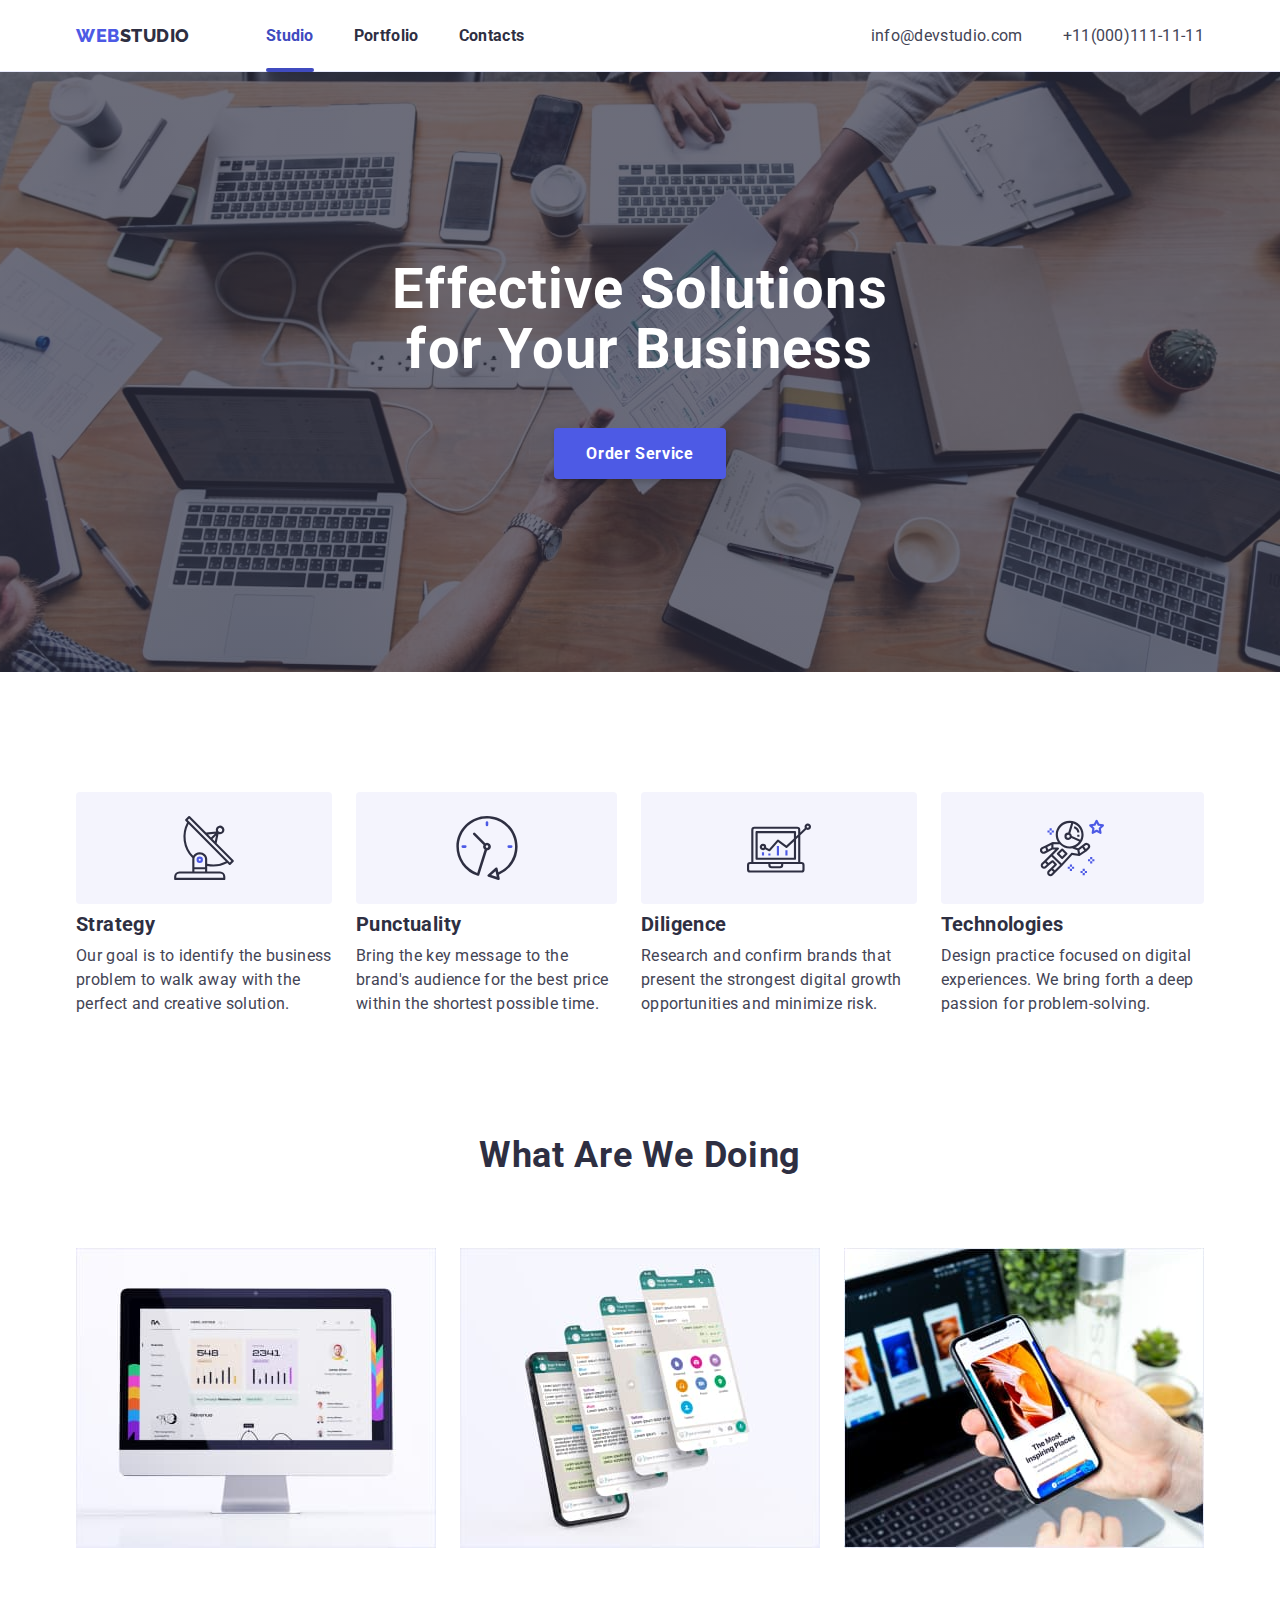
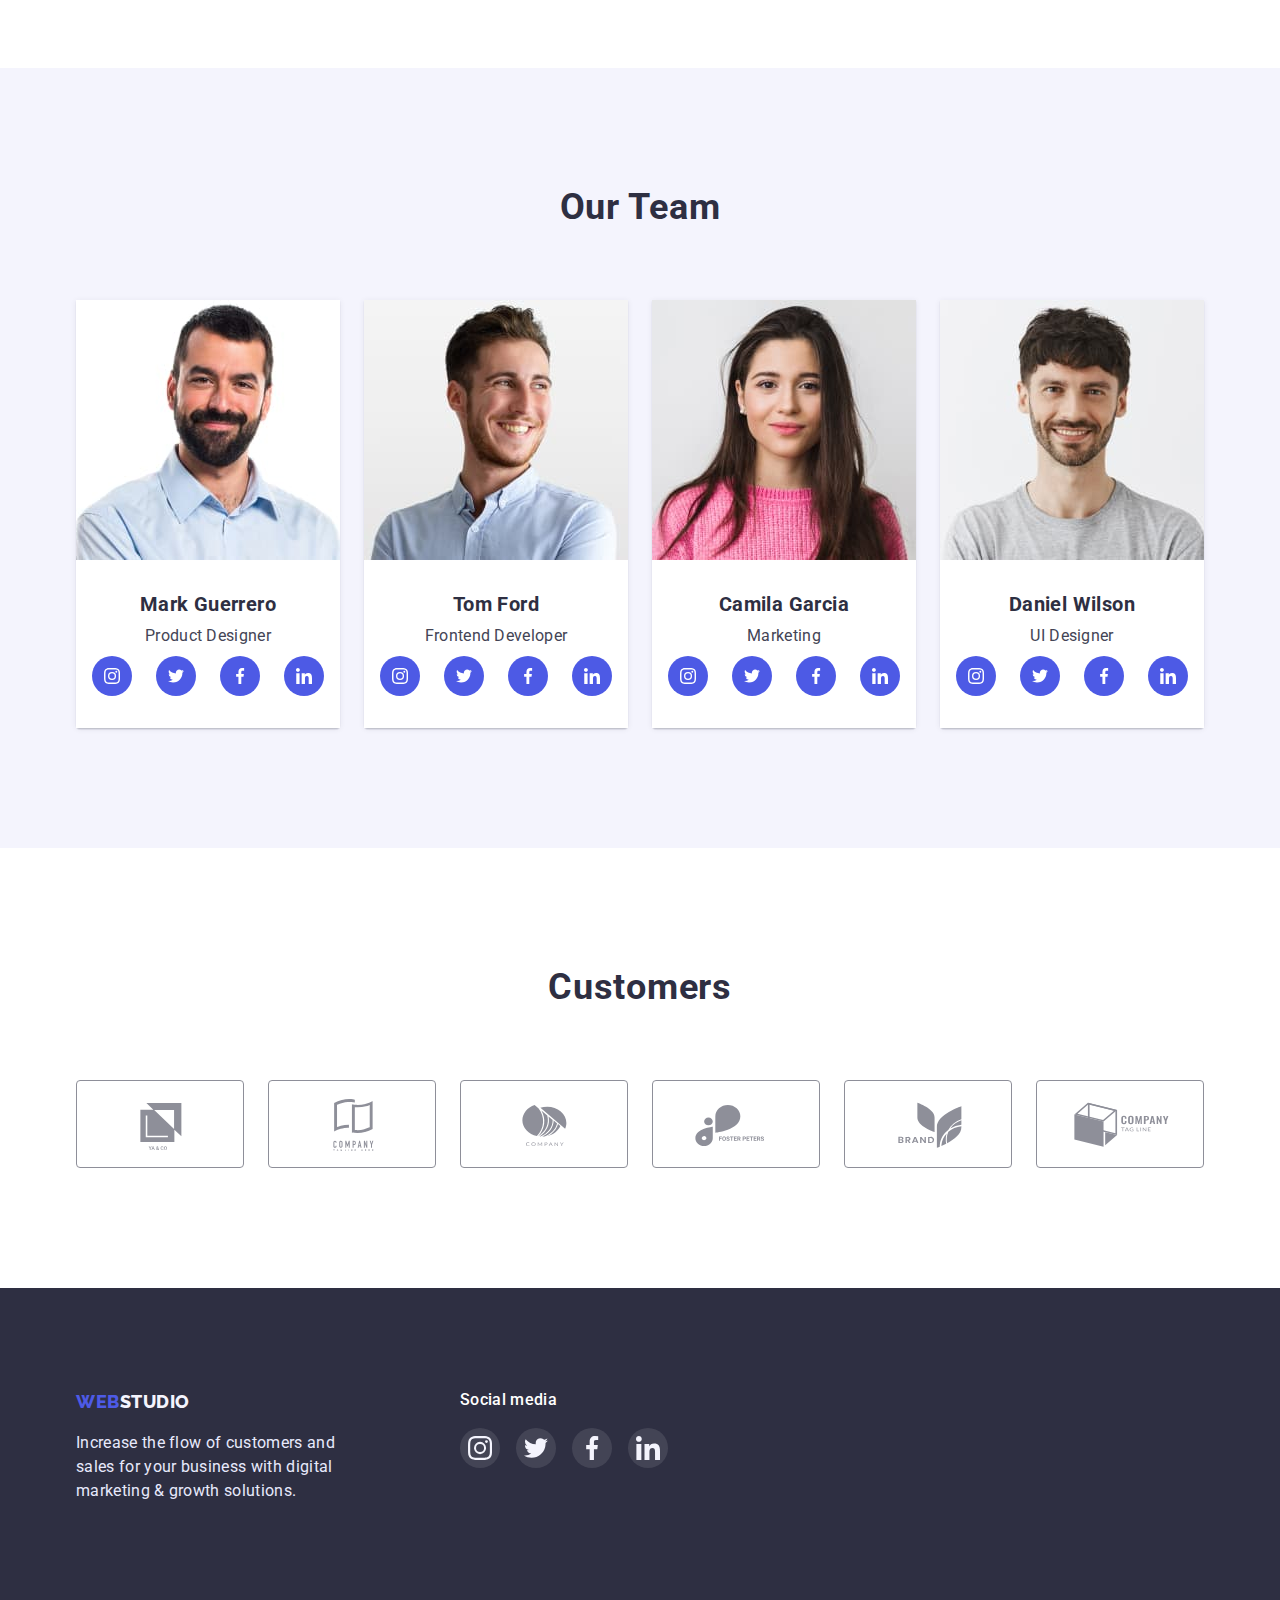
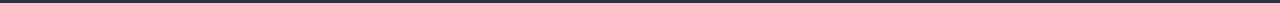
==== commit 91b901d8: "added mentor's amendments" ====
--- a/index.html
+++ b/index.html
@@ -45,16 +45,12 @@
         <!--Contacts-->
         <ul class="list contacts">
           <li class="contact-item">
-            <a
-              class="link section-description contact-link mail"
-              href="mailto:info@devstudio.com"
+            <a class="link contact-link mail" href="mailto:info@devstudio.com"
               >info@devstudio.com</a
             >
           </li>
           <li class="contact-item">
-            <a
-              class="link section-description contact-link phone"
-              href="tel:+11(000)111-11-11"
+            <a class="link contact-link phone" href="tel:+11(000)111-11-11"
               >+11(000)111-11-11</a
             >
           </li>
--- a/css/styles.css
+++ b/css/styles.css
@@ -93,7 +93,6 @@
 .section-description {
   font-weight: 400;
   line-height: 1.5;
-  /* text-align: center; */
   letter-spacing: 0.02em;
   color: var(--text);
 }
@@ -168,6 +167,10 @@
   margin-right: 76px;
 }
 
+.menu-item {
+  position: relative;
+}
+
 .menu-item:not(:last-child) {
   margin-right: 40px;
 }
@@ -191,11 +194,11 @@
   color: var(--navigation-active);
 }
 
-.menu-item {
-  position: relative;
-}
-
-.menu-link::after {
+.menu-link.current {
+  color: var(--navigation-active);
+}
+
+.menu-link.current::after {
   display: block;
   content: '';
   background-color: #404bbf;
@@ -208,6 +211,10 @@
 }
 
 .contact-link {
+  font-weight: 400;
+  line-height: 1.5;
+  letter-spacing: 0.02em;
+  color: var(--text);
   transition-property: color;
   transition-duration: var(--tra-dur);
   transition-timing-function: var(--tra-tim-fun);
@@ -594,8 +601,9 @@
 
 .modal {
   position: absolute;
-  left: 516px;
-  top: 88px;
+  left: 50%;
+  top: 50%;
+  transform: translate(-50%, -50%);
   width: 408px;
   height: 576px;
   background-color: #fcfcfc;
@@ -715,6 +723,9 @@
 .portfolio-link {
   text-decoration: none;
   display: block;
+  transition-property: box-shadow;
+  transition-duration: var(--tra-dur);
+  transition-timing-function: var(--tra-tim-fun);
 }
 
 .portfolio-link:hover,
